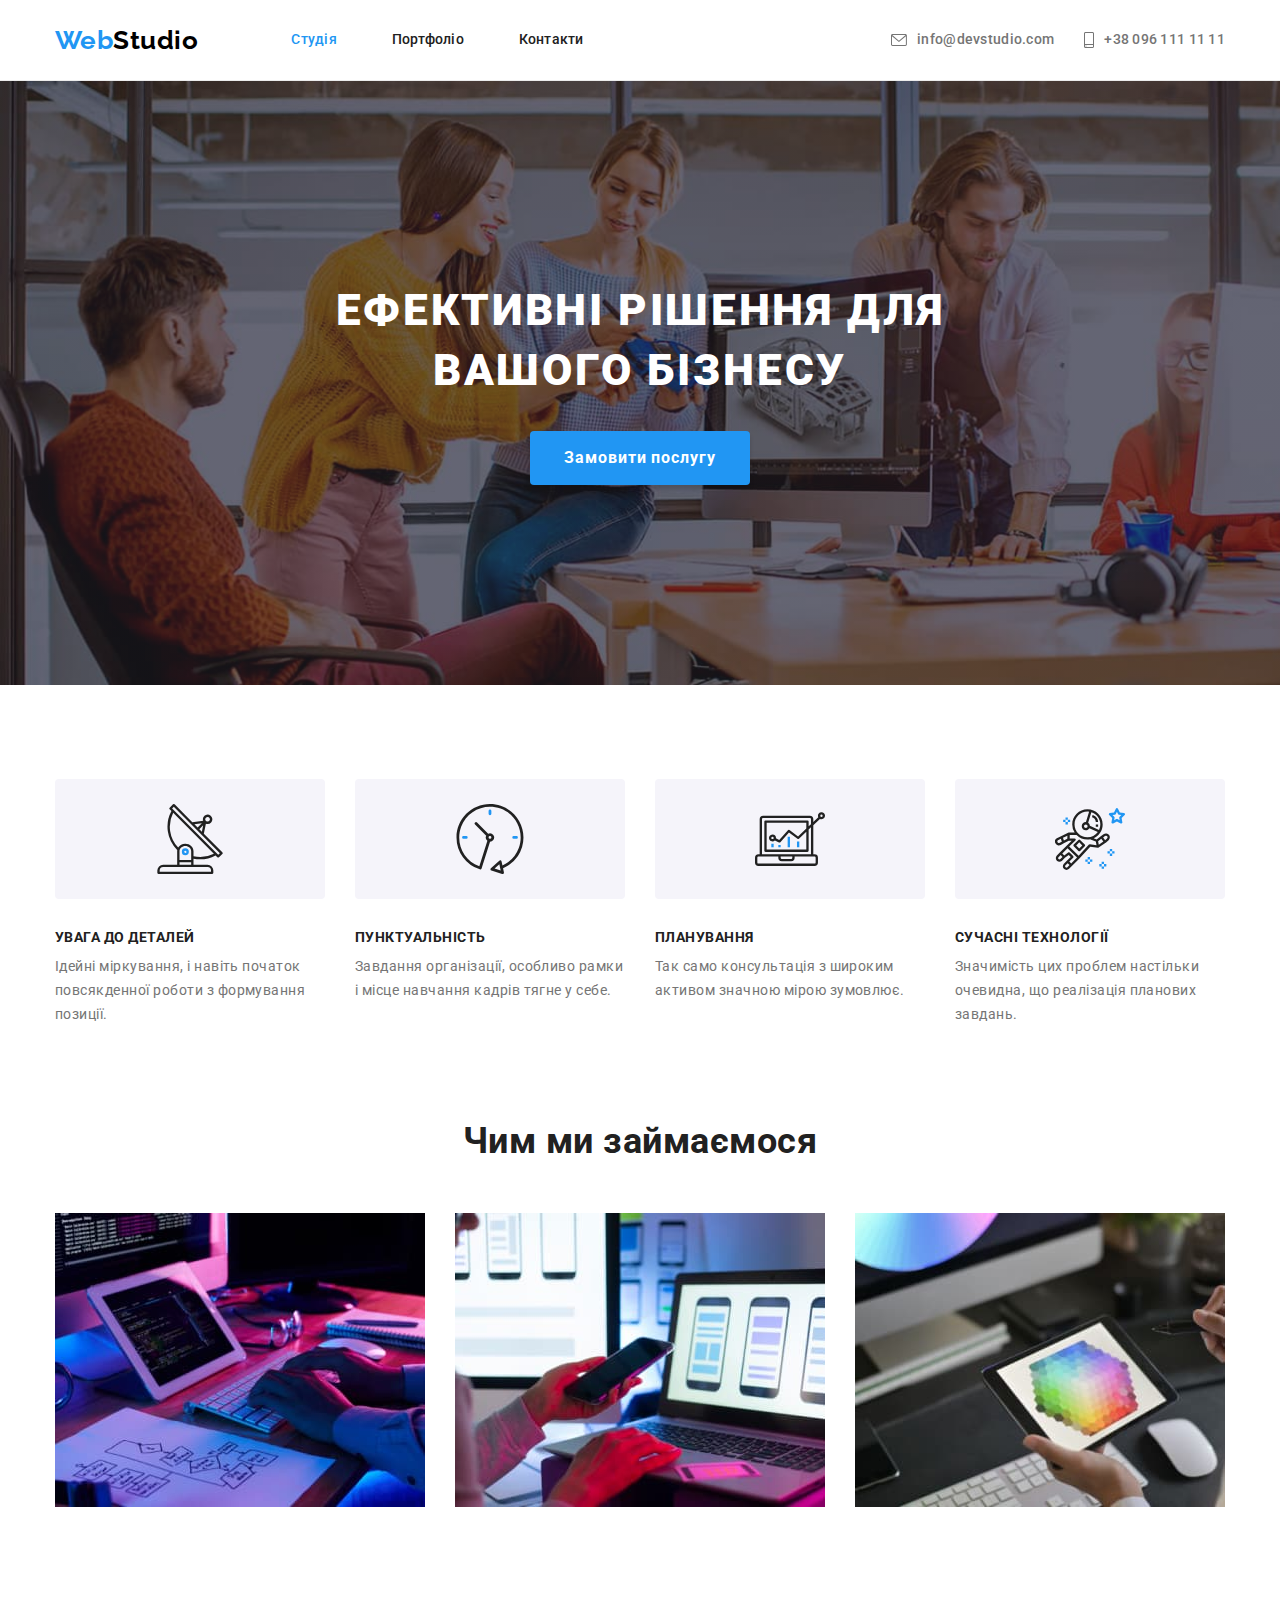
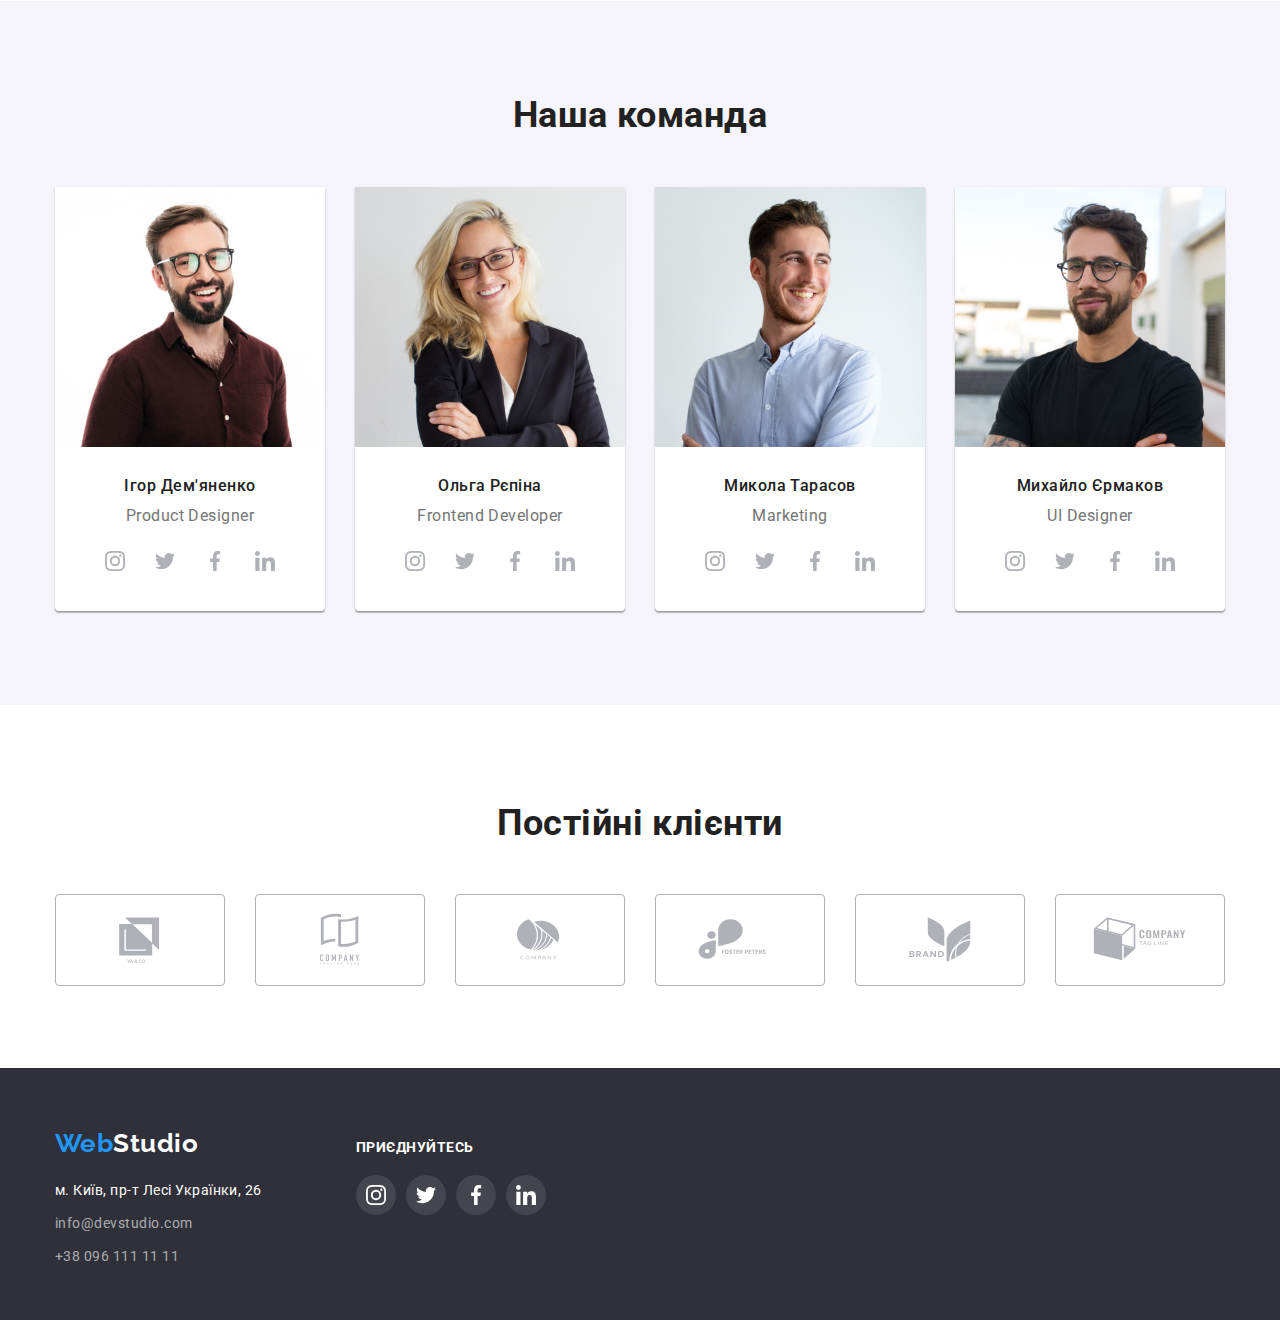
==== index.html @ 38abbf95 "Починає роботу над ДЗ-5" ====
<!DOCTYPE html>
<html lang="uk">
  <head>
    <meta charset="UTF-8" />
    <meta http-equiv="X-UA-Compatible" content="IE=edge" />
    <meta name="viewport" content="width=device-width, initial-scale=1.0" />
    <link rel="preconnect" href="https://fonts.googleapis.com">
    <link rel="preconnect" href="https://fonts.gstatic.com" crossorigin>
    <link href="https://fonts.googleapis.com/css2?family=Raleway:wght@700&family=Roboto:wght@400;500;700;900&display=swap" rel="stylesheet">
    <link rel="stylesheet" href="https://cdnjs.cloudflare.com/ajax/libs/modern-normalize/1.1.0/modern-normalize.min.css">
    <title>WebStudio</title>
    <link rel="stylesheet" href="css/styles.css">
  </head>
  <body>
    <!-- Hat -->
    <header class="background-header">
      <div class="container logo-header">
        <nav class="logonav">
          <!-- Logo -->
          <a href="./index.html" class="headerlogo"
          ><span class="logo-web">Web</span>Studio</a>
          <ul class="site-nav list">
            <li class="item"><a href="./index.html" class="navigation current">Студія</a></li>
            <li class="item"><a href="./portfolio.html" class="navigation">Портфоліо</a></li>
            <li class="item"><a href="#" class="navigation">Контакти</a></li>
          </ul>
        </nav>
        <!-- Contacts -->
        <ul class="auth list">
          
          <li class="email">
            <a href="mailto:info@devstudio.com" class="headcontact-addres">
              <svg class="head-icons-tel" width="16" height="12">
                <use href="./images/icons.svg/symbol-defs.svg#icon-envelope"></use>
              </svg>info@devstudio.com
            </a>
          </li>
          <li class="tel"><a href="tel:+380961111111" class="headcontact-addres">
              <svg class="head-icons-tel" width="10" height="16">
                <use href="./images/icons.svg/symbol-defs.svg#icon-smartphone"></use>
              </svg>+38 096 111 11 11</a></li>
        </ul>
      </div>
    </header>
    <!-- main -->
    <main>
      <!-- section hero -->
      <section class="hero ">
        <div class="container">
          <h1 class="hero-title list">Ефективні рішення для вашого бізнесу</h1>
          <button type="button" class="button-hero">Замовити послугу</button>
        </div>
      </section>
      <!-- why are we -->
      <section class="section why-are-we">
        <div class="container">
          <h2 class="visually-hidden">Чому саме ми</h2>
          <ul class="list about-us">
            <li class="about-us-text">
              <div class="icon-container">
                <svg class="icon-antenna" width="70" height="70">
                  <use class="antenna" href="./images/icons.svg/symbol-defs.svg#icon-antenna"></use>
                </svg>
              </div>
              <h3 class="title list">УВАГА ДО ДЕТАЛЕЙ</h3>
              <p class="title-text list">
                Ідейні міркування, і навіть початок повсякденної роботи з
                формування позиції.
              </p>
            </li>
            <li class="about-us-text icon-clock">
              <div class="icon-container">
                <svg class="icon-antenna" width="70" height="70">
                  <use class="antenna" href="./images/icons.svg/symbol-defs.svg#icon-clock"></use>
                </svg>
              </div>
              <h3 class="title list">ПУНКТУАЛЬНІСТЬ</h3>
              <p class="title-text list">
                Завдання організації, особливо рамки і місце навчання кадрів тягне
                у себе.
              </p>
            </li>
            <li class="about-us-text icon-diagram">
              <div class="icon-container">
                <svg class="icon-antenna" width="70" height="70">
                  <use class="antenna" href="./images/icons.svg/symbol-defs.svg#icon-diagram"></use>
                </svg>
              </div>
              <h3 class="title list">ПЛАНУВАННЯ</h3>
              <p class="title-text list">
                Так само консультація з широким активом значною мірою зумовлює.
              </p>
            </li>
            <li class="about-us-text icon-astronaut">
              <div class="icon-container">
                <svg class="icon-antenna" width="70" height="70">
                  <use class="antenna" href="./images/icons.svg/symbol-defs.svg#icon-astronaut"></use>
                </svg>
              </div>
              <h3 class="title list">СУЧАСНІ ТЕХНОЛОГІЇ</h3>
              <p class="title-text list">
                Значимість цих проблем настільки очевидна, що реалізація планових
                завдань.
              </p>
            </li>
          </ul>
        </div>
      </section>
      <!-- What are we doing. -->
      <section class="section work">
        <div class="container">
          <h2 class="section-title list">Чим ми займаємося</h2>
          <ul class="list card">
            <li class="list card-list">
              <img
                src="./images/сoding-on-tablet.jpg"
                alt="сoding on tablet"
                width="370"
                height="294"
              />
            </li>
            <li class="list card-list">
              <img
                src="./images/laptop-and-mobile-phone.jpg"
                alt="laptop and mobile phone"
                width="370"
                height="294"
              />
            </li>
            <li class="list card-list">
              <img
                src="./images/сolor-selection-on-tablet.jpg"
                alt="сolor selection on tablet"
                width="370"
                height="294"
              />
            </li>
          </ul>
        </div>
      </section>
      <!-- our team -->
      <section class="section our-team">
        <div class="container">
          <h2 class="section-title list">Наша команда</h2>
          <ul class="list img-card">
            <li class="img-team list">
              <img
                src="./images/Igor-Demyanenko.jpg"
                alt="Igor Demyanenko"
                width="270"
                height="260"
              />
              <div class="tagline">
                <h3 class="img-title list">Ігор Дем'яненко</h3>
                <p class="img-text list">Product Designer</p>
                <ul class="social-networks list">
                  <li class="instagram">
                    <a class="link-team" href="https://www.instagram.com/">
                      <svg class="icon-list" width="20" height="20">
                      <use class="icon-instagram" href="./images/icons.svg/symbol-defs.svg#icon-instagram"></use>
                      </svg>
                    </a>
                  </li>
                  <li class="twitter"><a class="link-team" href="https://twitter.com/">
                    <svg class="icon-list" width="20" height="20">
                      <use class="icon-twitter" href="./images/icons.svg/symbol-defs.svg#icon-twitter"></use>
                    </svg></a>
                  </li>
                  <li class="facebook"><a class="link-team" href="https://www.facebook.com/">
                    <svg class="icon-list" width="20" height="20">
                      <use class="icon-facebook" href="./images/icons.svg/symbol-defs.svg#icon-facebook"></use>
                    </svg></a>
                  </li>
                  <li class="linkedin"><a class="link-team" href="https://www.linkedin.com/">
                    <svg class="icon-list" width="20" height="20">
                      <use class="icon-linkedin" href="./images/icons.svg/symbol-defs.svg#icon-linkedin"></use>
                    </svg></a>
                  </li>
                </ul>
              </div>
            </li>
            <li class="img-team list">
              <img
                src="./images/Olga-Repina.jpg"
                alt="Olga Repina"
                width="270"
                height="260"
              />
              <div class="tagline">
                <h3 class="img-title list">Ольга Рєпіна</h3>
                <p class="img-text list">Frontend Developer</p>
                <ul class="social-networks list">
                  <li class="instagram">
                    <a class="link-team" href="https://www.instagram.com/">
                      <svg class="icon-list" width="20" height="20">
                      <use class="icon-instagram" href="./images/icons.svg/symbol-defs.svg#icon-instagram"></use>
                      </svg>
                    </a>
                  </li>
                  <li class="twitter"><a class="link-team" href="https://twitter.com/">
                    <svg class="icon-list" width="20" height="20">
                      <use class="icon-twitter" href="./images/icons.svg/symbol-defs.svg#icon-twitter"></use>
                    </svg></a>
                  </li>
                  <li class="facebook"><a class="link-team" href="https://www.facebook.com/">
                    <svg class="icon-list" width="20" height="20">
                      <use class="icon-facebook" href="./images/icons.svg/symbol-defs.svg#icon-facebook"></use>
                    </svg></a>
                  </li>
                  <li class="linkedin"><a class="link-team" href="https://www.linkedin.com/">
                    <svg class="icon-list" width="20" height="20">
                      <use class="icon-linkedin" href="./images/icons.svg/symbol-defs.svg#icon-linkedin"></use>
                    </svg></a>
                  </li>
                </ul>
              </div>
            </li>
            <li class="img-team list">
              <img
                src="./images/Mikola-Tarasov.jpg"
                alt="Mikola Tarasov"
                width="270"
                height="260"
              />
              <div class="tagline">
                <h3 class="img-title list">Микола Тарасов</h3>
                <p class="img-text list">Marketing</p>
                <ul class="social-networks list">
                  <li class="instagram">
                    <a class="link-team" href="https://www.instagram.com/">
                      <svg class="icon-list" width="20" height="20">
                      <use class="icon-instagram" href="./images/icons.svg/symbol-defs.svg#icon-instagram"></use>
                      </svg>
                    </a>
                  </li>
                  <li class="twitter"><a class="link-team" href="https://twitter.com/">
                    <svg class="icon-list" width="20" height="20">
                      <use class="icon-twitter" href="./images/icons.svg/symbol-defs.svg#icon-twitter"></use>
                    </svg></a>
                  </li>
                  <li class="facebook"><a class="link-team" href="https://www.facebook.com/">
                    <svg class="icon-list" width="20" height="20">
                      <use class="icon-facebook" href="./images/icons.svg/symbol-defs.svg#icon-facebook"></use>
                    </svg></a>
                  </li>
                  <li class="linkedin"><a class="link-team" href="https://www.linkedin.com/">
                    <svg class="icon-list" width="20" height="20">
                      <use class="icon-linkedin" href="./images/icons.svg/symbol-defs.svg#icon-linkedin"></use>
                    </svg></a>
                  </li>
                </ul>
              </div>
            </li>
            <li class="img-team list">
              <img
                src="./images/Mikhailo-Yermakov.jpg"
                alt="Mikhailo Yermakov"
                width="270"
                height="260"
              />
              <div class="tagline">
                <h3 class="img-title list">Михайло Єрмаков</h3>
                <p class="img-text list">UI Designer</p>
                <ul class="social-networks list">
                  <li class="instagram">
                    <a class="link-team" href="https://www.instagram.com/">
                      <svg class="icon-list" width="20" height="20">
                      <use class="icon-instagram" href="./images/icons.svg/symbol-defs.svg#icon-instagram"></use>
                      </svg>
                    </a>
                  </li>
                  <li class="twitter"><a class="link-team" href="https://twitter.com/">
                    <svg class="icon-list" width="20" height="20">
                      <use class="icon-twitter" href="./images/icons.svg/symbol-defs.svg#icon-twitter"></use>
                    </svg></a>
                  </li>
                  <li class="facebook"><a class="link-team" href="https://www.facebook.com/">
                    <svg class="icon-list" width="20" height="20">
                      <use class="icon-facebook" href="./images/icons.svg/symbol-defs.svg#icon-facebook"></use>
                    </svg></a>
                  </li>
                  <li class="linkedin"><a class="link-team" href="https://www.linkedin.com/">
                    <svg class="icon-list" width="20" height="20">
                      <use class="icon-linkedin" href="./images/icons.svg/symbol-defs.svg#icon-linkedin"></use>
                    </svg></a>
                  </li>
                </ul>
              </div>
            </li>
          </ul>
        </div>
      </section>
      <section class="section clients">
        <div class="container .container-client">
          <h2 class="list clients-title">Постійні клієнти</h2>
          <ul class="clients-list list">
            <li class="company-list">
              <a href="#" class="title-list-clients">
                <svg class="client" width="106" height="60">
                  <use href="./images/icons.svg/symbol-defs.svg#icon-Logo"></use>
                </svg>
              </a>
            </li>
            <li>
              <a href="#" class="title-list-clients">
                <svg class="client" width="106" height="60">
                  <use href="./images/icons.svg/symbol-defs.svg#icon-Logo-1"></use>
                </svg>
              </a>
            </li>
            <li>
              <a href="#" class="title-list-clients">
                <svg class="client" width="106" height="60">
                  <use href="./images/icons.svg/symbol-defs.svg#icon-Logo-2"></use>
                </svg>
              </a>
            </li>
            <li>
              <a href="#" class="title-list-clients">
                <svg class="client" width="106" height="60">
                  <use href="./images/icons.svg/symbol-defs.svg#icon-Logo-3"></use>
                </svg>
              </a>
            </li>
            <li>
              <a href="#" class="title-list-clients">
                <svg class="client" width="106" height="60">
                  <use href="./images/icons.svg/symbol-defs.svg#icon-Logo-4"></use>
                </svg>
              </a>
            </li>
            <li>
              <a href="#" class="title-list-clients">
                <svg class="client" width="106" height="60">
                  <use href="./images/icons.svg/symbol-defs.svg#icon-Logo-6"></use>
                </svg>
              </a>
            </li>
          </ul>
        </div>
      </section>
    </main>
    <!-- footer -->
    <footer class="footer">
      <div class="container container-addres">
        <!-- address -->
        <div class="footcontaddres">
          <a href="./index.html" class="footerlogo"><span class="logo-web">Web</span>Studio</a>
          <address class="address">
            <ul class="list footercontact">
              <li class="item">
                <a class="footercontact-addres list"
                  href="https://goo.gl/maps/maQHvK9j9s51aTgQ8"
                  target="_blank"
                  rel="noreferrer noopener nofollow"
                  title="Google Maps"
                  >м. Київ, пр-т Лесі Українки, 26
                </a>
              </li>
              <li class="item"><a href="mailto:info@devstudio.com" class="footercontact-link">info@devstudio.com</a></li>
              <li class="item"><a href="tel:+380961111111" class="footercontact-link">+38 096 111 11 11</a></li>
            </ul>
          </address>
        </div>
        <div class="connect-social">
          <h2 class="title-social">
            приєднуйтесь
          </h2>
            <ul class="social-networks social-networks-footer list">
              <li class="instagram"><a class="link-team icon-list-footer" href="https://www.instagram.com/">
                  <svg width="20" height="20">
                    <use class="icon-instagram" href="./images/icons.svg/symbol-defs.svg#icon-instagram"></use>
                  </svg></a>
              </li>
              <li class="twitter"><a class="link-team icon-list-footer" href="https://twitter.com/">
                <svg width="20" height="20">
                  <use class="icon-twitter" href="./images/icons.svg/symbol-defs.svg#icon-twitter"></use>
                </svg></a>
                </li>
              <li class="facebook"><a class="link-team icon-list-footer" href="https://www.facebook.com/">
                <svg width="20" height="20">
                  <use class="icon-facebook" href="./images/icons.svg/symbol-defs.svg#icon-facebook"></use>
                </svg></a>
              </li>
              <li class="linkedin"><a class="link-team icon-list-footer" href="https://www.linkedin.com/">
                <svg width="20" height="20">
                  <use class="icon-linkedin" href="./images/icons.svg/symbol-defs.svg#icon-linkedin"></use>
                </svg></a>
              </li>
            </ul>                  
        </div>
      </div>
    </footer>
  </body>
</html>
---- css/styles.css ----
/* Основний кольір тексту   #757575 */
/* Вторічний кольір тексту  #212121 */
/* Колір акцент             #2196F3 */
/* Колір тексту лінк-адрес rgba(255, 255, 255, 0.6) */
/* Колір фону     #FFFFFF */
/* Вторічний фон  #F5F4FA */

:root {
    --primary-text-color: #757575;
    --title-text-color: #212121;
    --addres-link: rgba(255, 255, 255, 0.6);
    --accent-color: #2196F3;
    --main-background: #FFFFFF;
    --secondary-background: #F5F4FA;
    --secthion-hero: #2F303A;
    --icons-background: #F5F4FA
    
}


/* page-body */
body {
    font-family: 'Roboto', sans-serif;
    background-color: var(--main-background);
    color: var(--primary-text-color);
    letter-spacing: 0.03em;
}

.list {
    list-style: none;
    margin: 0;
    padding: 0;
}

   
a {
    text-decoration: none;
}

img {
    display: block;
    max-width: 100%;
    height: auto;
}

.background-header {
    border-bottom: 1px solid #ECECEC;
}

.logo-header {
    display: flex;
    align-items: center;

}

.container {
    margin-left: auto;
    margin-right: auto;
    width: 1200px;
    padding-right: 15px;
    padding-left: 15px;
    /* outline: 2px solid #dd0707; */
}

/* header */
/* logo */

.logonav {
    display: flex;
    align-items: center;
}

.headerlogo, 
.logo-web,
.footerlogo {

font-family: 'Raleway', sans-serif;
font-weight: 700;
font-size: 26px;
line-height: 1.19;
}
.headerlogo,
.logo-web {
    display: inline-block;

}

.logo-web {
    color: var(--accent-color);
}

.headerlogo {
    color: #000000;
    margin-right: 93px;
}
.footerlogo {
    color: var(--main-background);
      
}

/* header site-nav */
.site-nav .navigation {
    margin-left: 0;
    padding-top: 32px;
    padding-bottom: 32px;
    display: inline-block;

    color: var(--title-text-color);
    font-weight: 500;
    font-size: 14px;
    line-height: 1.14;
    letter-spacing: 0.02em;
    
}

.site-nav .navigation:hover, 
.site-nav .navigation:focus {
    color: var(--accent-color);
    
}

.site-nav .navigation.current {
    color: var(--accent-color);
}

.site-nav .item {
    min-width: 45px;
    margin-right: 50px;
    display: inline-block;
    /* outline: 2px solid black; */
}

.site-nav .item:nth-child(3n) {
    margin-right: 0;
}

.auth  {
    display: flex;
    margin-left: auto;
    align-items: center;
}

.auth .item + .item {
    margin-left: 50px;
}
/* .auth .item:not(last-child) { */
    

/* headcontact-addres */
.headcontact-addres {
    color: var(--primary-text-color);
    font-weight: 500;
    font-size: 14px;
    line-height: 1.14;
    letter-spacing: 0.02em;

}
.site-nav .headcontact-addres {
    display: block;
}

.auth .headcontact-addres {
    padding-top: 32px;
    padding-bottom: 32px;
    display: flex;
    align-items: center;
}

.headcontact-addres:hover,
.headcontact-addres:focus {
    color: var(--accent-color);
    fill: var(--accent-color);
}
.head-icons-tel {
    margin-right: 10px;
    fill: currentColor;
}

.email {
    margin-right: 30px;
}

/* section hero */

.section {
    padding-bottom: 94px;
    padding-top: 94px;
}

.hero {
    padding-top: 200px;
    padding-bottom: 200px;
    max-width: 1600px;

    margin-left: auto;
    margin-right: auto;
    background-color: #C4C4C4;
    background-size: cover;
    background-image: linear-gradient(to right,
    rgba(49, 47, 58, 0.4), rgba(49, 47, 58, 0.4)),
    url(../images/hero.jpg);
    text-align: center;
}

.hero-title {
   
    max-width: 696px;
    margin: 0 auto 30px;

    color: var(--main-background);
    text-transform: uppercase;
    font-weight: 900;
    font-size: 44px;
    line-height: 1.36;   
    letter-spacing: 0.06em;
}

.button-hero,
.navigation-butten {
    cursor: pointer
}

.button-hero {
    padding: 10px 32px;
    
    background-color: var(--accent-color);
    color: var(--main-background);
    box-shadow: 0px 4px 4px rgba(0, 0, 0, 0.15);
    border-radius: 4px;
    border-color: transparent;
    font-family: inherit;
    font-weight: 700;
    font-size: 16px;
    line-height: 1.88;
    letter-spacing: 0.06em
}

.button-hero:hover, 
.button-hero:focus {
    background-color: #188CE8;
}

/* sections WebStudio */
/* Чому саме ми */

 .title-text {
    font-size: 14px;
    line-height: 1.71;
}

/* Уявні заголовки */
.visually-hidden {
    position: absolute;
     width: 1px;
    height: 1px;
    margin: -1px;
    border: 0;
    padding: 0;
    white-space: nowrap;
    clip-path: inset(100%);
    clip: rect(0 0 0 0);
    overflow: hidden;
}


.about-us {
    display: flex;
    flex-wrap: wrap;
/* outline: 2px solid blue; */
}


.about-us-text {
    display: block;
    flex-basis: calc((100% - 30px*3) / 4);
    margin-right: 30px;
} 

.about-us-text:nth-child(4n) {
    margin-right: 0;
} 


.icon-container {
    margin-bottom: 30px;
    width: 270px;
    height: 120px;

    display: flex;
    align-items: center;
    justify-content: center;
    background: rgba(245, 244, 250, 1);
    padding: 25px 100px;
    border-radius: 4px;
    /* outline: 2px solid blue; */
}


/* Чим ми займаємося */

.card {
    display: flex;
    flex-wrap: wrap;
    gap: 30px;
}


.title {
    margin-bottom: 10px;

    color: var(--title-text-color);
    font-weight: 700;
    font-size: 14px;
    line-height: 1.19;
}

/* Наша команда */
.our-team {
    background-color: var(--secondary-background);
    /* outline: 2px solid red;
    background-color: aqua; */
}

.img-card {
    display: flex;
    flex-wrap: wrap;
}

.img-team {
    margin-right: 30px;

    flex-basis: calc((100% - 90px) / 4);
    background-color: var(--main-background);
    background: #FFFFFF;
    box-shadow: 0px 1px 3px rgba(0, 0, 0, 0.12), 
    0px 1px 1px rgba(0, 0, 0, 0.14), 
    0px 2px 1px rgba(0, 0, 0, 0.2);
    border-radius: 0px 0px 4px 4px;

}

.img-team:nth-child(4n) {
    margin-right: 0;
}

.tagline {
    padding-top: 30px;
    padding-bottom: 30px; 
    text-align: center;
}

.work {
    padding-top: 0;
}

.section-title {
    margin-bottom: 50px;

    color: var(--title-text-color);
    font-weight: 700;
    font-size: 36px;
    line-height: 1.16;
    text-align: center;
    
}

.img-title {
    margin-bottom: 10px;

    color: var(--title-text-color);
    font-weight: 500;
    font-size: 16px;
    line-height: 1.18;
}

.img-text {
    
    font-size: 16px;
    line-height: 1.19;
    margin-bottom: 16px;
}

.social-networks {
    width: 270px;
    gap: 10px;

    display: flex;
    justify-content: center;
    /* outline: 2px solid red; */
}

.link-team {
    width: 40px;
    height: 40px;
    display: flex;
    justify-content: center;
    align-items: center;
    fill: #AFB1B8;
    border-radius: 50%;
}


.link-team:hover,
.link-team:focus {
background-color: #2196F3;
fill: var(--main-background);
}



.section.our-team {
    margin-left: auto;
    margin-right: auto;

}

.clients-title {
    color: var(--title-text-color);
    font-weight: 700;
    font-size: 36px;
    line-height: calc(42.19 / 36);
    margin-bottom: 50px;
    text-align: center;
}



.section.clients {
    padding-top: 97px;
    padding-bottom: 82px;

}

.clients-list {
    display: flex;
    justify-content: center;
    gap: 30px;

}


.title-list-clients {
    width: 170px;
    height: 92px;
    padding: 16px 32px;

    display: flex;
    align-items: center;
    background-color: var(--main-background);
    border: 1px solid #AFB1B8;
    border-radius: 4px;
    color: #AFB1B8;
    /* outline: 2px solid rgb(7, 218, 42); */
}


.title-list-clients:focus,
.title-list-clients:hover {
    border-color: 1px solid var(--accent-color);
    color: #2196F3;
}

.client {
    fill: currentColor;
}


.footer {
    background-color: #2F303A;
    padding-top: 60px;
    padding-bottom: 60px;
}

.address {
    margin-top: 20px;

    font-size: 14px;
    line-height: 1.71;
}
.icon-list-footer {
    border-radius: 50%;
    fill: #FFFFFF;
    background-color: rgba(255, 255, 255, 0.1); 
    
}
.social-networks-footer {
    width: 206px;
    justify-content: flex-start
}


/* PORTFOLIO */

.portfolio-butten {
    display: flex;
    flex-wrap: wrap;
    justify-content: center;
    /* outline: 2px solid chartreuse; */
  
}

.portfolio-list {
    margin-right: 8px;
}

.portfolio-list:nth-child(5n) {
margin-right: 0;
}
 

.navigation-butten {
    padding-top: 6px;
    padding-bottom: 6px;
    padding-left: 22px;
    padding-right: 22px;
    border-radius: 4px;
    display: block;
    border-color: transparent;
    font-family: inherit;
    background-color: var(--secondary-background);
    font-weight: 500;
    font-size: 16px;
    line-height: 1.63;
    letter-spacing: 0.03em;
}

.all {
    padding-left: 25px;
    padding-right: 25px;
}

.navigation-butten:focus,
.navigation-butten:hover {
    background-color: var(--accent-color);
    color: var(--main-background);
    box-shadow: 0px 3px 1px rgba(0, 0, 0, 0.1), 
    0px 1px 2px rgba(0, 0, 0, 0.08), 
    0px 2px 2px rgba(0, 0, 0, 0.12);
    border-radius: 4px;
}

.portfolio-card {
    margin-top: 50px;
    
    display: flex;
    flex-wrap: wrap;
    /* outline: 2px solid black; */
}

.img-link {
    padding: 20px 24px;
    /* background: #FFFFFF; */
    border-right: 1px solid #EEEEEE;
    border-bottom: 1px solid #EEEEEE;
    border-left:  1px solid #EEEEEE;
}
.portfolio-img {
    flex-basis: calc((100% - 60px) / 3);
    margin-right: 30px;
    margin-bottom: 30px;
    
}

.pic {
    display: block;
}

.pic:focus,
.pic:hover {
    box-shadow: 0px 1px 1px rgba(0, 0, 0, 0.12),
    0px 4px 4px rgba(0, 0, 0, 0.06),
    1px 4px 6px rgba(0, 0, 0, 0.16);
     
}


.portfolio-img:nth-child(3n) {
    margin-right: 0;
} 

.portfolio-img:nth-last-child(-n + 3) {
margin-bottom: 0;
}

.imgsection-title {
    margin-bottom: 4px;

    color: var(--title-text-color);
    font-weight: 700;
    font-size: 18px;
    line-height: 2;
    letter-spacing: 0.06em;
}

.desc {

    color: var(--primary-text-color);
    font-size: 16px;
    line-height: 1.88;
}


/* footercontact-addres */
.footercontact {
    width: 231px;
    height: 81px;
}
.footercontact-addres {
    font-size: 14px;
    line-height: 1.71;
    color: var(--main-background);
    font-style: normal;
}


.footercontact-link {
    color: var(--addres-link);
    font-style: normal
}

.footercontact .item {
    margin-bottom: 9px;
}

.footercontact .item:last-child {
    margin-bottom: 0;
}

.footercontact-link:hover,
.footercontact-link:focus,
.footercontact-addres:hover, 
.footercontact-addres:focus
 {
    color: var(--accent-color);
}


.container-addres {
    display: flex;
    align-items: baseline
}

.connect-social {
    margin-left: 70px;
   
    
}

.title-social {
    display: inline-block;
    margin-top:  0;
    margin-bottom: 20px;
    padding: 0;

    
    font-weight: 700;
    font-size: 14px;
    line-height: calc(16 / 14);
    text-transform: uppercase;
    color: var(--main-background);
    
}
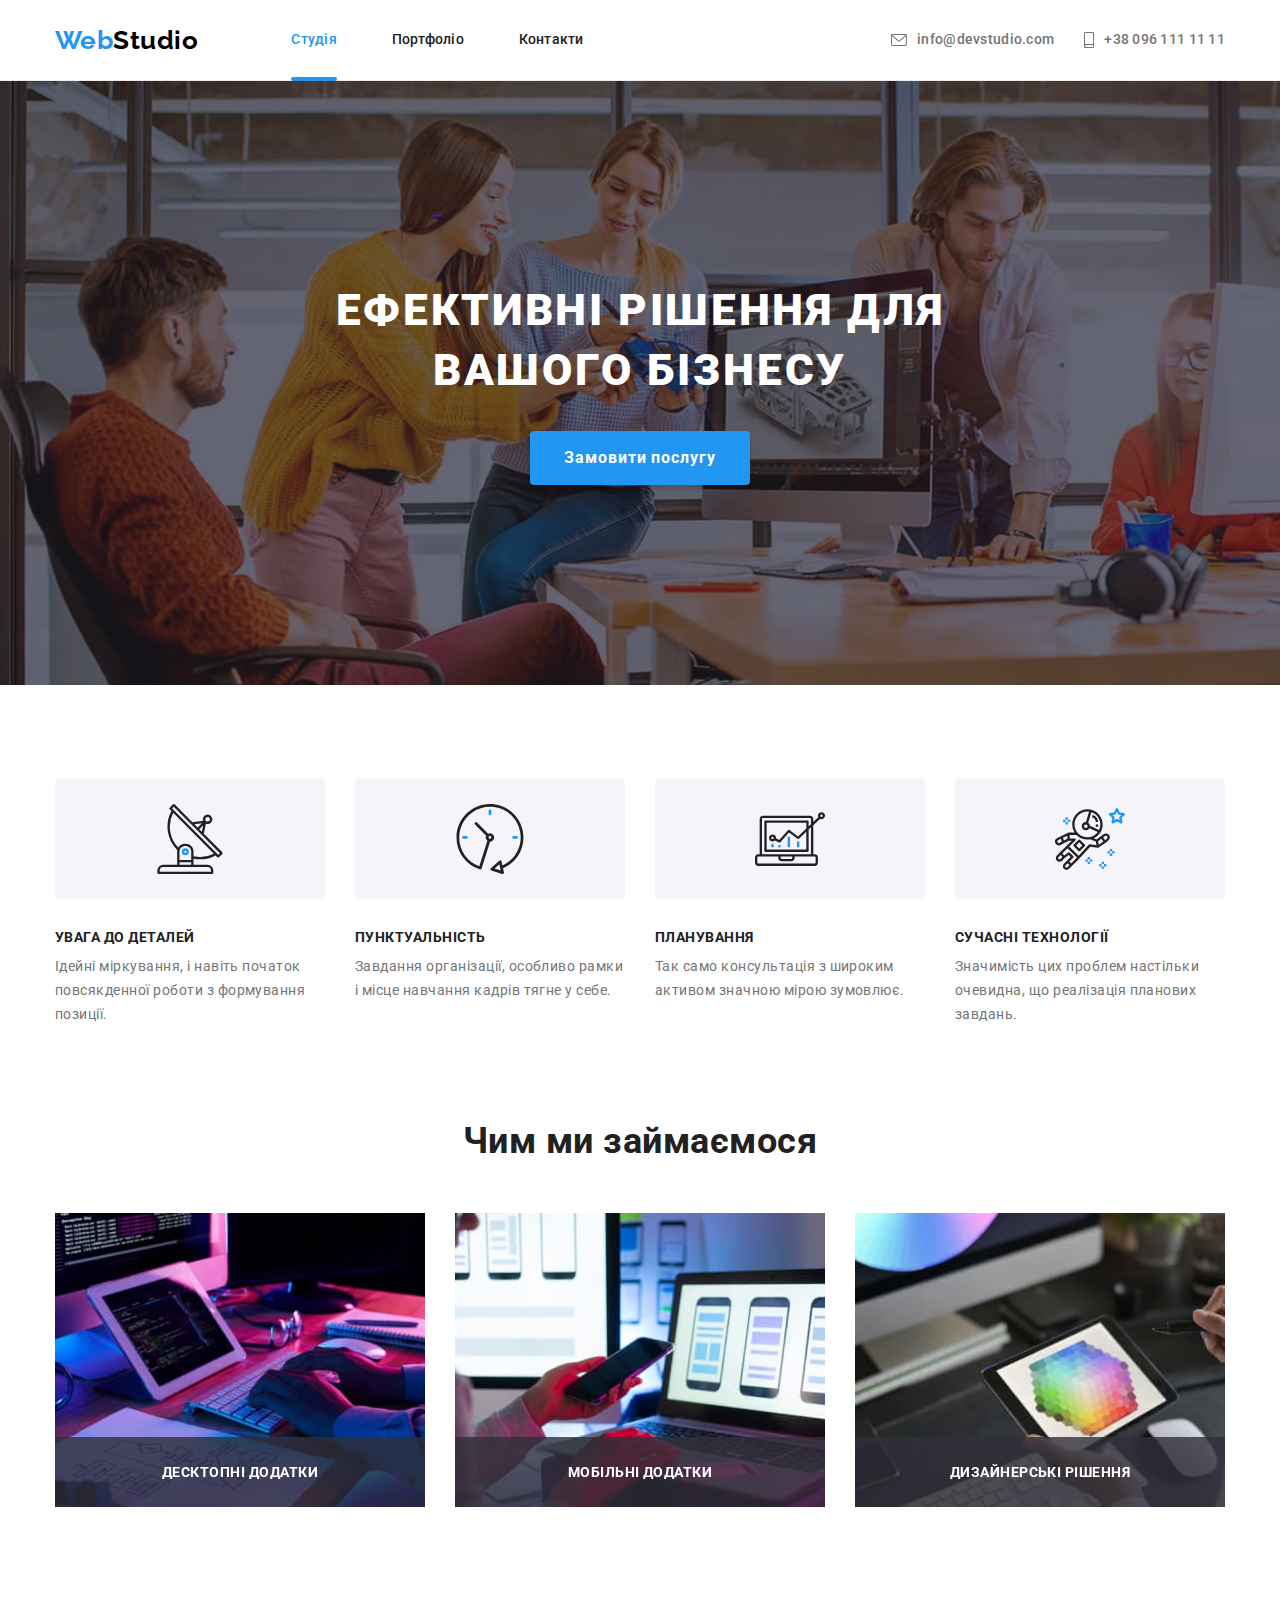
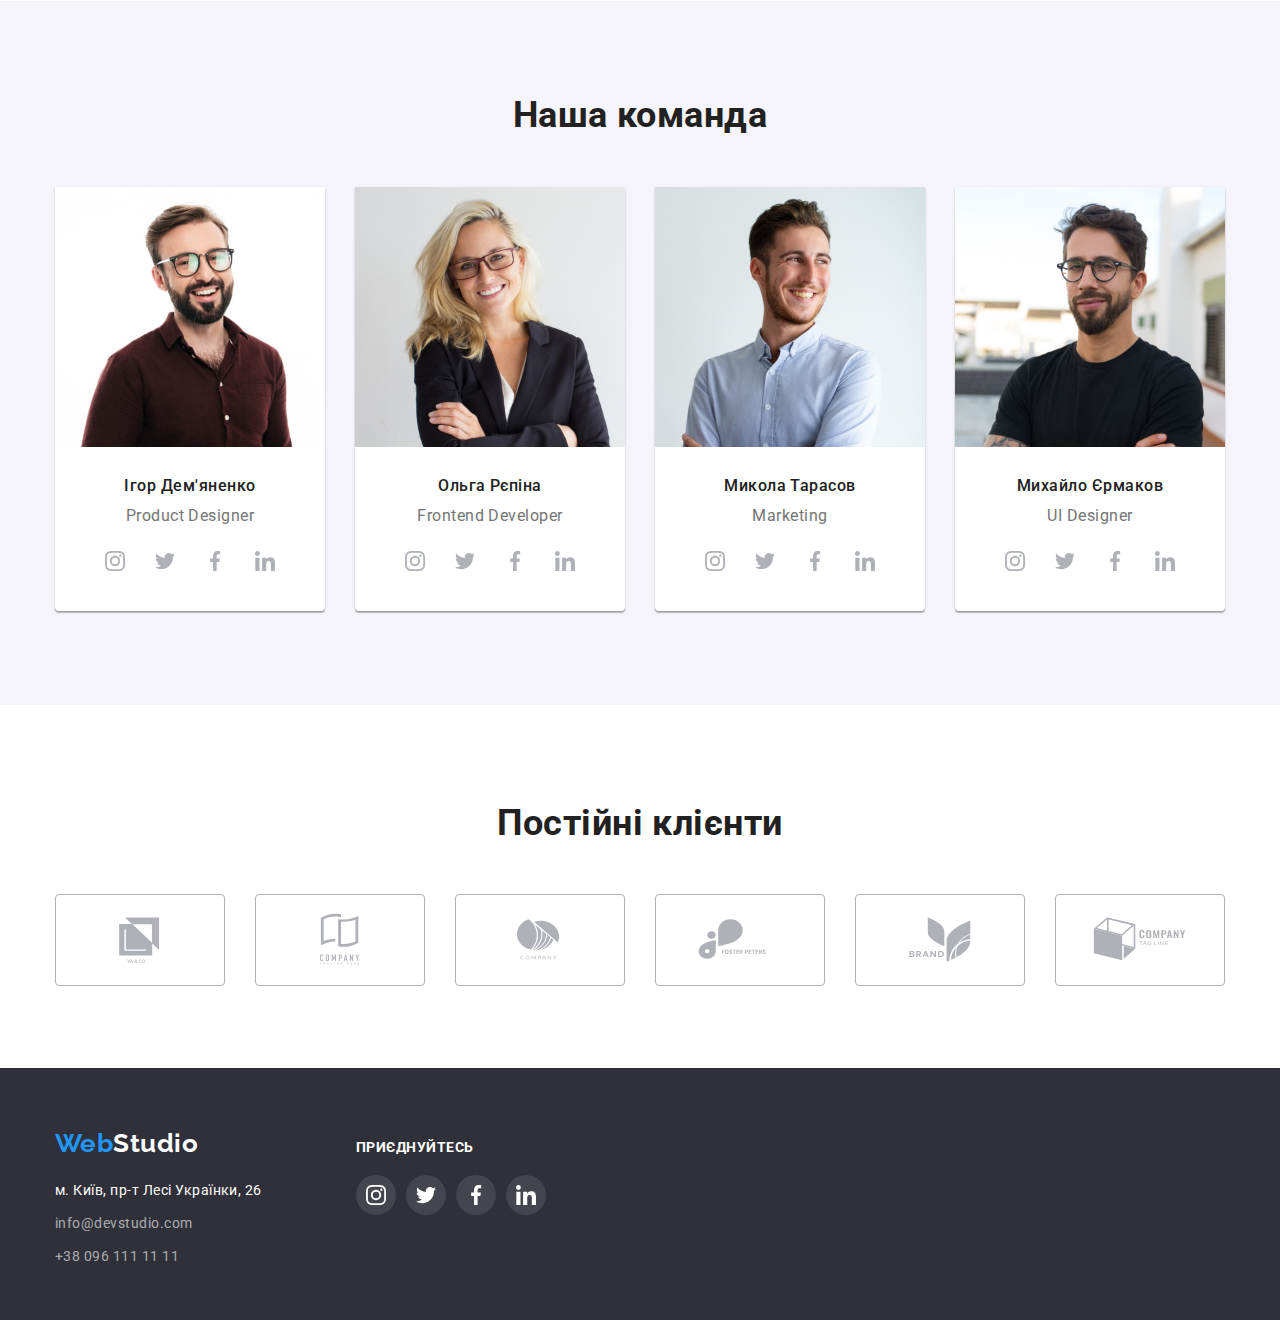
==== commit ee0a6651: "Встановлює  бекдроп у WebStudio" ====
--- a/index.html
+++ b/index.html
@@ -45,10 +45,18 @@
     <!-- main -->
     <main>
       <!-- section hero -->
-      <section class="hero ">
+      <section class="hero">
         <div class="container">
           <h1 class="hero-title list">Ефективні рішення для вашого бізнесу</h1>
-          <button type="button" class="button-hero">Замовити послугу</button>
+          <button data-open-modal type="button" class="button-hero">Замовити послугу</button>
+        </div>
+        <div class="backdrop is-hidden" data-backdrop>
+          <div class="modal">
+            <button data-close-modal type="button" class="button-modal">
+              <svg class="button-close">
+              <use href="./images/icons.svg/symbol-defs.svg#icon-close"></use>
+            </svg></button>
+          </div>
         </div>
       </section>
       <!-- why are we -->
@@ -112,28 +120,43 @@
           <h2 class="section-title list">Чим ми займаємося</h2>
           <ul class="list card">
             <li class="list card-list">
-              <img
-                src="./images/сoding-on-tablet.jpg"
-                alt="сoding on tablet"
-                width="370"
-                height="294"
-              />
+              <div class="card-text">
+                <img
+                  src="./images/сoding-on-tablet.jpg"
+                  alt="сoding on tablet"
+                  width="370"
+                  height="294"
+                />
+                <p class="card-text-title list">
+                  Десктопні додатки
+                </p>
+              </div>
             </li>
             <li class="list card-list">
-              <img
-                src="./images/laptop-and-mobile-phone.jpg"
-                alt="laptop and mobile phone"
-                width="370"
-                height="294"
-              />
+              <div class="card-text">
+                <img
+                  src="./images/laptop-and-mobile-phone.jpg"
+                  alt="laptop and mobile phone"
+                  width="370"
+                  height="294"
+                />
+                <p class="card-text-title list">
+                  Мобільні додатки
+                </p>
+              </div>
             </li>
             <li class="list card-list">
-              <img
-                src="./images/сolor-selection-on-tablet.jpg"
-                alt="сolor selection on tablet"
-                width="370"
-                height="294"
-              />
+              <div class="card-text">
+                <img
+                  src="./images/сolor-selection-on-tablet.jpg"
+                  alt="сolor selection on tablet"
+                  width="370"
+                  height="294"
+                />
+                <p class="card-text-title list">
+                  Дизайнерські рішення
+                </p>
+              </div>
             </li>
           </ul>
         </div>
@@ -391,5 +414,25 @@
         </div>
       </div>
     </footer>
+    <script>
+      const refs = {
+        openModalBtn: document.querySelector("[data-open-modal]"),
+        closeModalBtn: document.querySelector("[data-close-modal]"),
+        backdrop: document.querySelector("[data-backdrop]"),
+      };
+
+      refs.openModalBtn.addEventListener("click", toggleModal);
+      refs.closeModalBtn.addEventListener("click", toggleModal);
+
+      refs.backdrop.addEventListener("click", logBackdropClick);
+
+      function toggleModal() {
+        refs.backdrop.classList.toggle("is-hidden");
+      }
+
+      function logBackdropClick() {
+        console.log("Это клик в бекдроп");
+      }
+    </script>
   </body>
 </html>
--- a/css/styles.css
+++ b/css/styles.css
@@ -104,14 +104,33 @@
     padding-top: 32px;
     padding-bottom: 32px;
     display: inline-block;
+    
 
     color: var(--title-text-color);
     font-weight: 500;
     font-size: 14px;
     line-height: 1.14;
     letter-spacing: 0.02em;
-    
-}
+ 
+}
+
+.navigation.current {
+    position: relative;
+}
+
+.navigation.current::after {
+    position: absolute;
+    content: "";
+    height: 4px;
+    width: 100%;
+    border-radius: 4px;
+    bottom: -1px;
+    display: block;
+    
+    background-color: var(--accent-color);
+}
+
+
 
 .site-nav .navigation:hover, 
 .site-nav .navigation:focus {
@@ -119,8 +138,17 @@
     
 }
 
+
+
+
+
+
 .site-nav .navigation.current {
     color: var(--accent-color);
+    border-top: 0;
+    border-right: 0;
+    border-left: 0;
+    
 }
 
 .site-nav .item {
@@ -239,6 +267,67 @@
 .button-hero:focus {
     background-color: #188CE8;
 }
+
+.backdrop {
+    position: fixed;
+    top: 0;
+    left: 0;
+    width: 100%;
+    height: 100%;
+    background-color: rgba(0, 0, 0, 0.2);
+}
+
+.backdrop.is-hidden {
+    opacity: 0;
+    pointer-events: none;
+}
+
+
+.modal {
+    position: absolute;
+    top: 50%;
+    left: 50%;
+    transform: translate(-50%, -50%);
+    min-width: 528px;
+    min-height: 581px;
+    border-radius: 4px;
+    box-shadow: 
+    0px 1px 3px rgba(0, 0, 0, 0.12),
+    0px 1px 1px rgba(0, 0, 0, 0.14),
+    0px 2px 1px rgba(0, 0, 0, 0.2);
+    background: #FFFFFF;
+}
+
+.button-modal {
+    position: absolute;
+    right: 8px;
+    top: 8px;
+    display: flex;
+    align-items: center;
+    content: "";
+    cursor: pointer;
+    padding: 0;
+    margin: 0;
+    border: 1px solid rgba(0, 0, 0, 0.1);
+    border-radius: 50%;
+    fill: currentColor;
+    color: #FFFFFF;
+}
+
+.button-close {
+    width: 30px;
+    height: 30px;
+}
+
+
+.button-modal:hover {
+    stroke: #188CE8;
+    stroke-width: 1px;
+}
+   
+
+
+
 
 /* sections WebStudio */
 /* Чому саме ми */
@@ -299,10 +388,43 @@
 /* Чим ми займаємося */
 
 .card {
+   
     display: flex;
     flex-wrap: wrap;
     gap: 30px;
 }
+
+
+
+.card-list {
+    position: relative;
+    
+} 
+
+.card-text::before {
+    position: absolute;
+    content: "";
+    bottom: 0;
+    left: 0;
+    width: 100%;
+    height:70px;
+    background-color: rgba(47, 48, 58, 0.8);
+
+}
+
+
+.card-text-title {
+    position: absolute;
+    bottom: 27px;
+    left: 50%;
+    transform: translate(-50%);
+   
+    color: var(--main-background);
+    font-weight: 700;
+    font-size: 14px;
+    line-height: calc(16 / 14);
+    text-transform: uppercase; 
+} 
 
 
 .title {
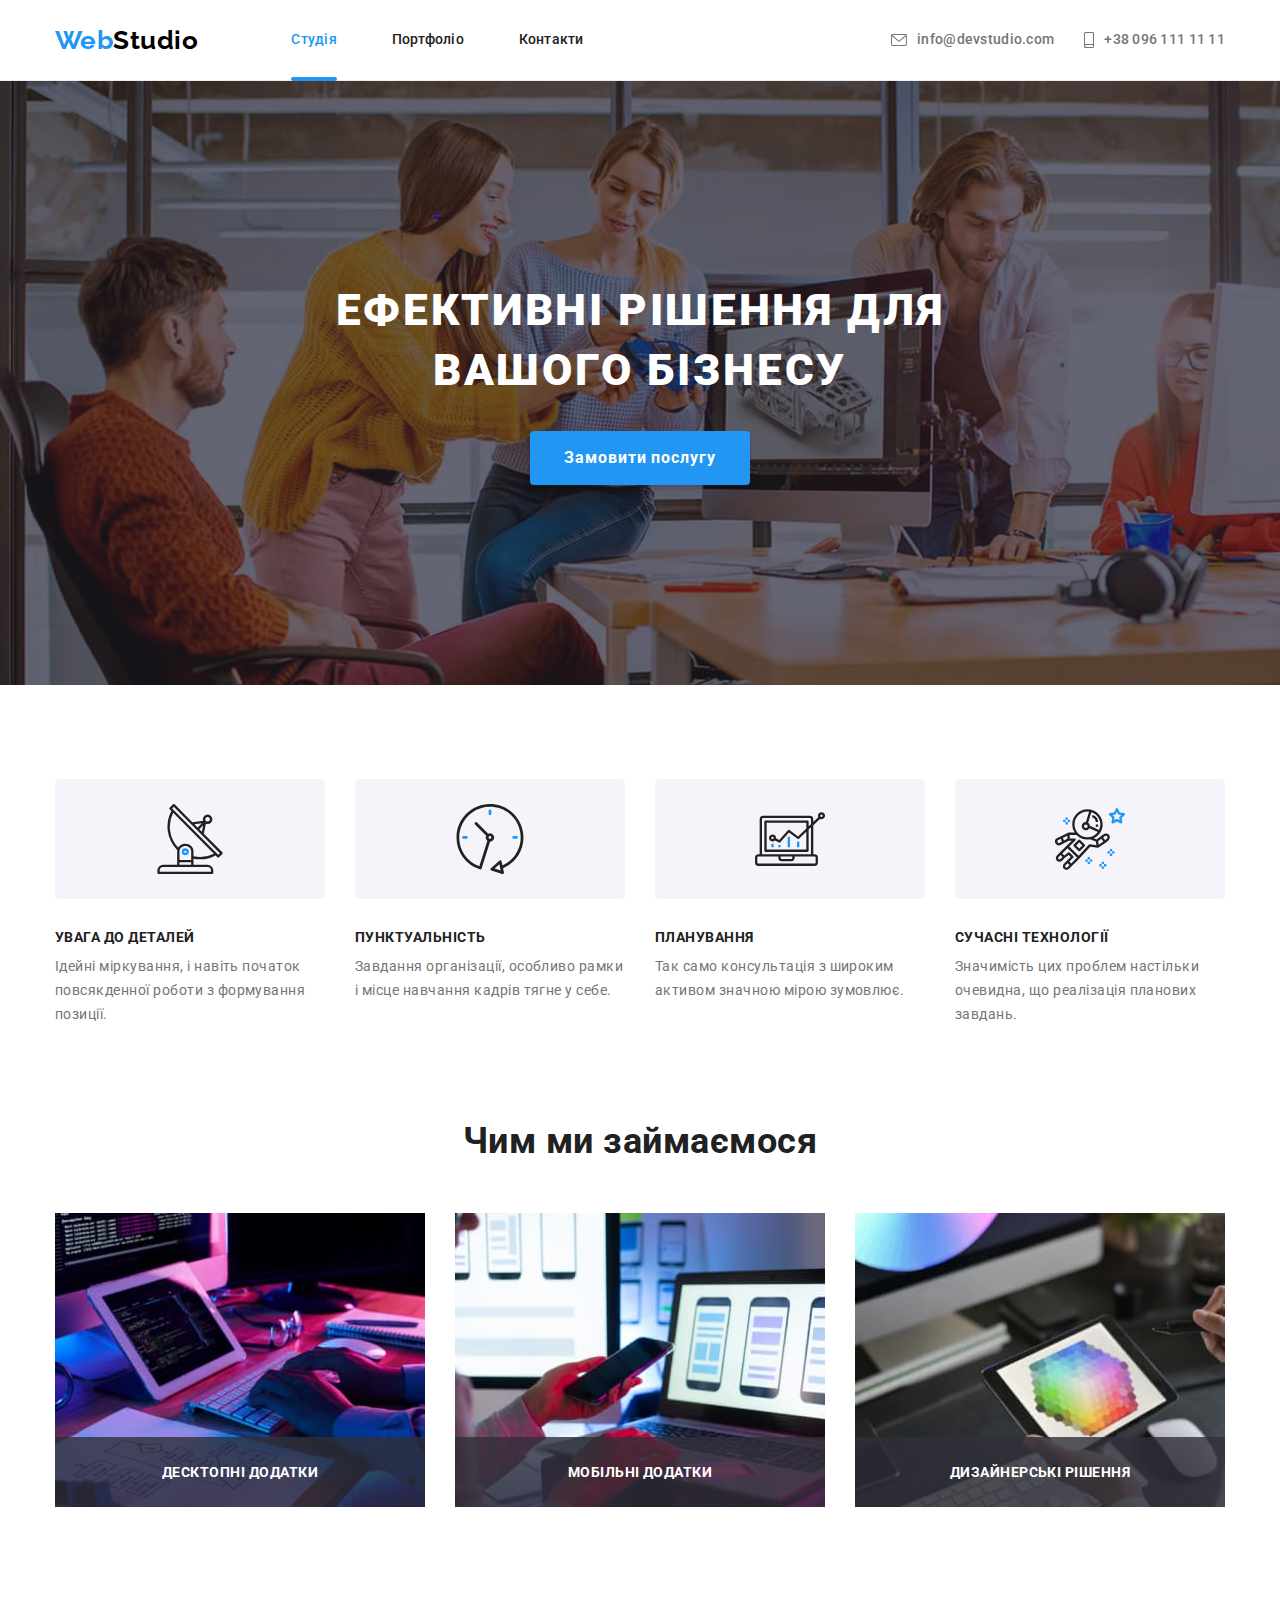
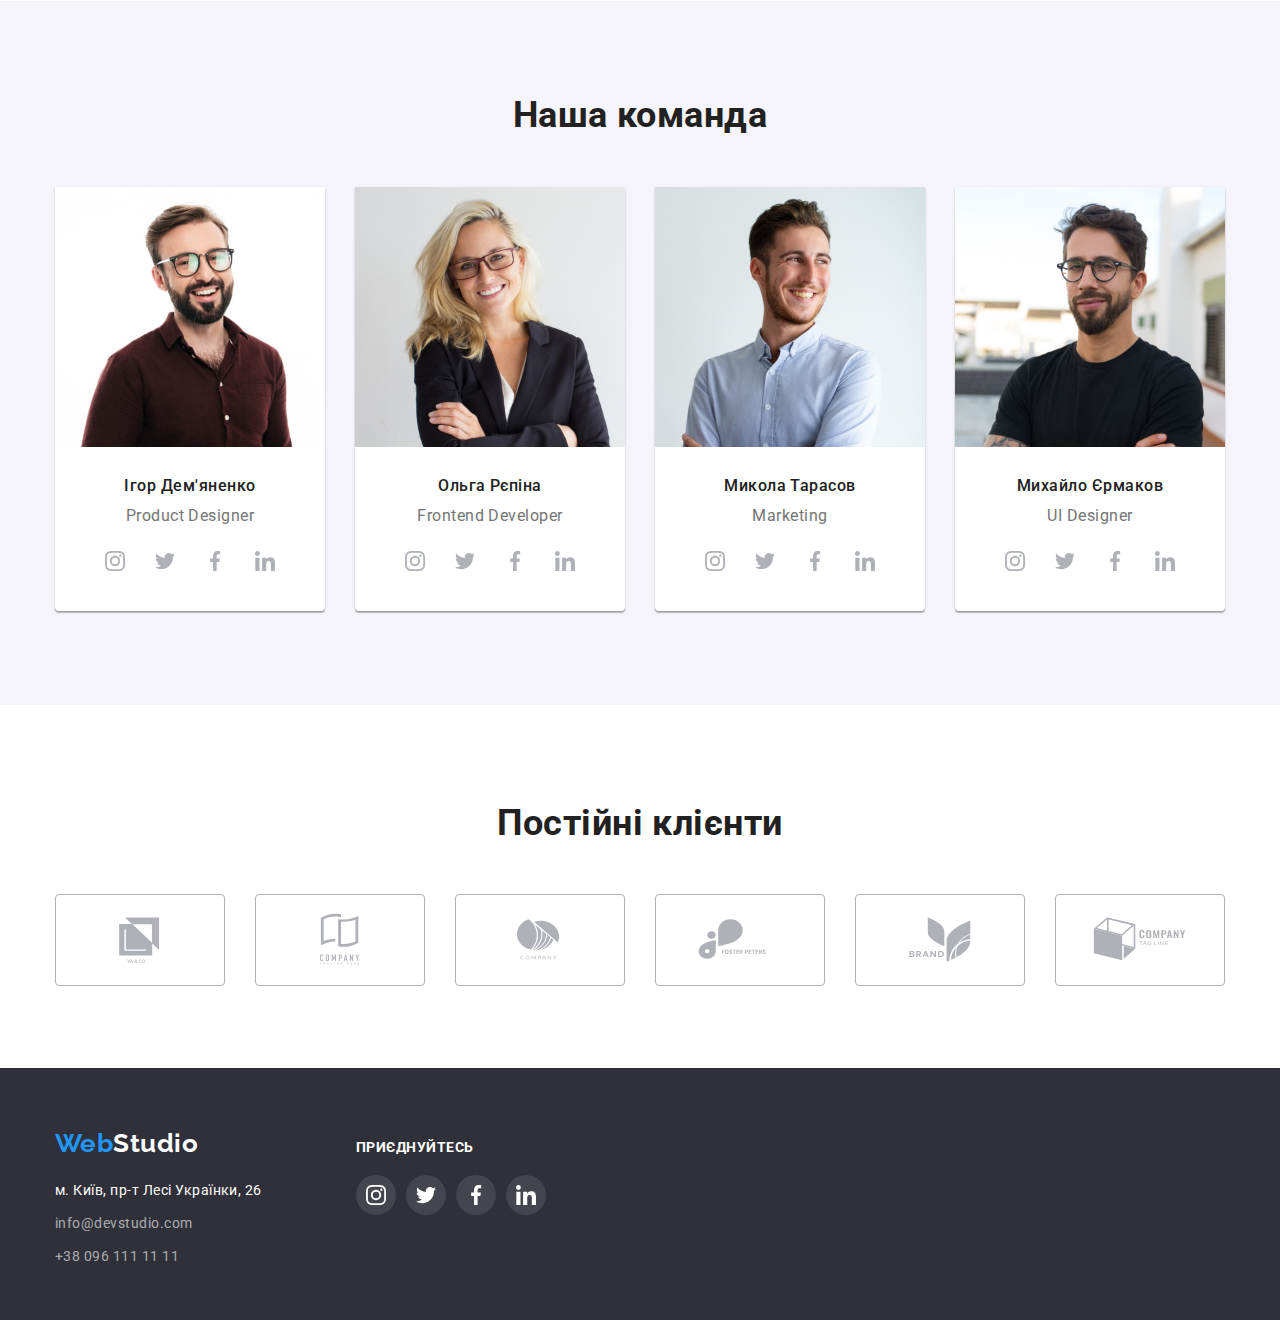
==== commit 35903874: "зозмичає backdrop" ====
--- a/index.html
+++ b/index.html
@@ -10,6 +10,7 @@
     <link rel="stylesheet" href="https://cdnjs.cloudflare.com/ajax/libs/modern-normalize/1.1.0/modern-normalize.min.css">
     <title>WebStudio</title>
     <link rel="stylesheet" href="css/styles.css">
+    <link rel="stylesheet" href="js/">
   </head>
   <body>
     <!-- Hat -->
@@ -48,16 +49,9 @@
       <section class="hero">
         <div class="container">
           <h1 class="hero-title list">Ефективні рішення для вашого бізнесу</h1>
-          <button data-open-modal type="button" class="button-hero">Замовити послугу</button>
-        </div>
-        <div class="backdrop is-hidden" data-backdrop>
-          <div class="modal">
-            <button data-close-modal type="button" class="button-modal">
-              <svg class="button-close">
-              <use href="./images/icons.svg/symbol-defs.svg#icon-close"></use>
-            </svg></button>
-          </div>
-        </div>
+          <button data-modal-open type="button" class="button-hero">Замовити послугу</button>
+        </div>
+        
       </section>
       <!-- why are we -->
       <section class="section why-are-we">
@@ -120,39 +114,40 @@
           <h2 class="section-title list">Чим ми займаємося</h2>
           <ul class="list card">
             <li class="list card-list">
+              <img
+                src="./images/сoding-on-tablet.jpg"
+                alt="сoding on tablet"
+                width="370"
+                height="294"
+              />
               <div class="card-text">
-                <img
-                  src="./images/сoding-on-tablet.jpg"
-                  alt="сoding on tablet"
-                  width="370"
-                  height="294"
-                />
                 <p class="card-text-title list">
                   Десктопні додатки
                 </p>
               </div>
             </li>
             <li class="list card-list">
+              <img
+                src="./images/laptop-and-mobile-phone.jpg"
+                alt="laptop and mobile phone"
+                width="370"
+                height="294"
+              />
               <div class="card-text">
-                <img
-                  src="./images/laptop-and-mobile-phone.jpg"
-                  alt="laptop and mobile phone"
-                  width="370"
-                  height="294"
-                />
                 <p class="card-text-title list">
                   Мобільні додатки
                 </p>
               </div>
             </li>
             <li class="list card-list">
+              
+              <img
+                src="./images/сolor-selection-on-tablet.jpg"
+                alt="сolor selection on tablet"
+                width="370"
+                height="294"
+              />
               <div class="card-text">
-                <img
-                  src="./images/сolor-selection-on-tablet.jpg"
-                  alt="сolor selection on tablet"
-                  width="370"
-                  height="294"
-                />
                 <p class="card-text-title list">
                   Дизайнерські рішення
                 </p>
@@ -414,25 +409,15 @@
         </div>
       </div>
     </footer>
-    <script>
-      const refs = {
-        openModalBtn: document.querySelector("[data-open-modal]"),
-        closeModalBtn: document.querySelector("[data-close-modal]"),
-        backdrop: document.querySelector("[data-backdrop]"),
-      };
+    <div class="backdrop is-hidden" data-backdrop>
+          <div class="modal">
+            <button data-modal-close type="button" class="button-modal list">
+              <svg class="button-close">
+              <use href="./images/icons.svg/symbol-defs.svg#icon-close-black-18dp-2-1"></use>
+            </svg></button>
+          </div>
+        </div>
 
-      refs.openModalBtn.addEventListener("click", toggleModal);
-      refs.closeModalBtn.addEventListener("click", toggleModal);
-
-      refs.backdrop.addEventListener("click", logBackdropClick);
-
-      function toggleModal() {
-        refs.backdrop.classList.toggle("is-hidden");
-      }
-
-      function logBackdropClick() {
-        console.log("Это клик в бекдроп");
-      }
-    </script>
+    <script src="./js/modal.js"></script>
   </body>
 </html>
--- a/css/styles.css
+++ b/css/styles.css
@@ -13,7 +13,10 @@
     --main-background: #FFFFFF;
     --secondary-background: #F5F4FA;
     --secthion-hero: #2F303A;
-    --icons-background: #F5F4FA
+    --icons-background: #F5F4FA;
+
+    --index-header: 100;
+    --index-backdrop: 1000;
     
 }
 
@@ -268,62 +271,7 @@
     background-color: #188CE8;
 }
 
-.backdrop {
-    position: fixed;
-    top: 0;
-    left: 0;
-    width: 100%;
-    height: 100%;
-    background-color: rgba(0, 0, 0, 0.2);
-}
-
-.backdrop.is-hidden {
-    opacity: 0;
-    pointer-events: none;
-}
-
-
-.modal {
-    position: absolute;
-    top: 50%;
-    left: 50%;
-    transform: translate(-50%, -50%);
-    min-width: 528px;
-    min-height: 581px;
-    border-radius: 4px;
-    box-shadow: 
-    0px 1px 3px rgba(0, 0, 0, 0.12),
-    0px 1px 1px rgba(0, 0, 0, 0.14),
-    0px 2px 1px rgba(0, 0, 0, 0.2);
-    background: #FFFFFF;
-}
-
-.button-modal {
-    position: absolute;
-    right: 8px;
-    top: 8px;
-    display: flex;
-    align-items: center;
-    content: "";
-    cursor: pointer;
-    padding: 0;
-    margin: 0;
-    border: 1px solid rgba(0, 0, 0, 0.1);
-    border-radius: 50%;
-    fill: currentColor;
-    color: #FFFFFF;
-}
-
-.button-close {
-    width: 30px;
-    height: 30px;
-}
-
-
-.button-modal:hover {
-    stroke: #188CE8;
-    stroke-width: 1px;
-}
+
    
 
 
@@ -398,32 +346,31 @@
 
 .card-list {
     position: relative;
-    
+    z-index: -1;
 } 
 
-.card-text::before {
+.card-text {
     position: absolute;
-    content: "";
     bottom: 0;
     left: 0;
     width: 100%;
-    height:70px;
+    height: 70px;
     background-color: rgba(47, 48, 58, 0.8);
-
-}
-
+    z-index: 1;
+}
 
 .card-text-title {
     position: absolute;
-    bottom: 27px;
+    top: 50%; 
     left: 50%;
-    transform: translate(-50%);
-   
+    transform: translate(-50%, -50%);
+
     color: var(--main-background);
     font-weight: 700;
     font-size: 14px;
     line-height: calc(16 / 14);
     text-transform: uppercase; 
+   
 } 
 
 
@@ -609,6 +556,69 @@
     width: 206px;
     justify-content: flex-start
 }
+
+/* 
+=====================
+Modal window
+===================== 
+*/
+
+.backdrop {
+    position: fixed;
+    top: 0;
+    left: 0;
+    width: 100%;
+    height: 100%;
+    background-color: rgba(0, 0, 0, 0.2);
+}
+
+.backdrop.is-hidden {
+    opacity: 0;
+    pointer-events: none;
+}
+
+
+.modal {
+    position: absolute;
+    top: 50%;
+    left: 50%;
+    transform: translate(-50%, -50%);
+    min-width: 528px;
+    min-height: 581px;
+    border-radius: 4px;
+    box-shadow:
+    0px 1px 3px rgba(0, 0, 0, 0.12),
+    0px 1px 1px rgba(0, 0, 0, 0.14),
+    0px 2px 1px rgba(0, 0, 0, 0.2);
+    background: #FFFFFF;
+    overflow: visible;
+    z-index: var(--index-backdrop);
+}
+
+.button-modal {
+    position: absolute;
+    right: 8px;
+    top: 8px;
+    display: flex;
+    align-items: center;
+    cursor: pointer;
+    border: 1px solid rgba(0, 0, 0, 0.1);
+    border-radius: 50%;
+    background-color: #FFFFFF;
+    /* fill: currentColor; */
+}
+
+.button-close {
+    width: 30px;
+    height: 30px;
+}
+
+
+.button-modal:hover {
+    stroke: #188CE8;
+    stroke-width: 2px;
+}
+
 
 
 /* PORTFOLIO */
@@ -662,38 +672,65 @@
 }
 
 .portfolio-card {
+    display: flex;
     margin-top: 50px;
-    
+    gap: 30px;
     display: flex;
     flex-wrap: wrap;
-    /* outline: 2px solid black; */
+    outline: 2px solid black;
+
 }
 
 .img-link {
+   
     padding: 20px 24px;
     /* background: #FFFFFF; */
     border-right: 1px solid #EEEEEE;
     border-bottom: 1px solid #EEEEEE;
     border-left:  1px solid #EEEEEE;
-}
-.portfolio-img {
-    flex-basis: calc((100% - 60px) / 3);
-    margin-right: 30px;
-    margin-bottom: 30px;
-    
-}
+    
+}
+.overlay-thumb {
+    position: relative;
+    overflow: hidden;
+}
+
+
 
 .pic {
     display: block;
-}
-
-.pic:focus,
-.pic:hover {
+
+}
+
+.overlay-text {
+    position: absolute;
+    display: block;
+
+    top: 0;
+    left: 0;
+    width: 100%;
+    height: 100%;
+    transform: translateY(100%);
+    transition: transform 250ms cubic-bezier(0.4, 0, 0.2, 1);
+    background: rgba(33, 150, 243, 0.9);
+
+    padding: 63px 24px;
+    font-size: 18px;
+    line-height: calc(28 / 18);
+    color: #FFFFFF;
+
+}
+
+
+.pic:focus .overlay-text,
+.pic:hover .overlay-text  {
     box-shadow: 0px 1px 1px rgba(0, 0, 0, 0.12),
     0px 4px 4px rgba(0, 0, 0, 0.06),
     1px 4px 6px rgba(0, 0, 0, 0.16);
-     
-}
+    transform: translateY(0);
+
+} 
+
 
 
 .portfolio-img:nth-child(3n) {
